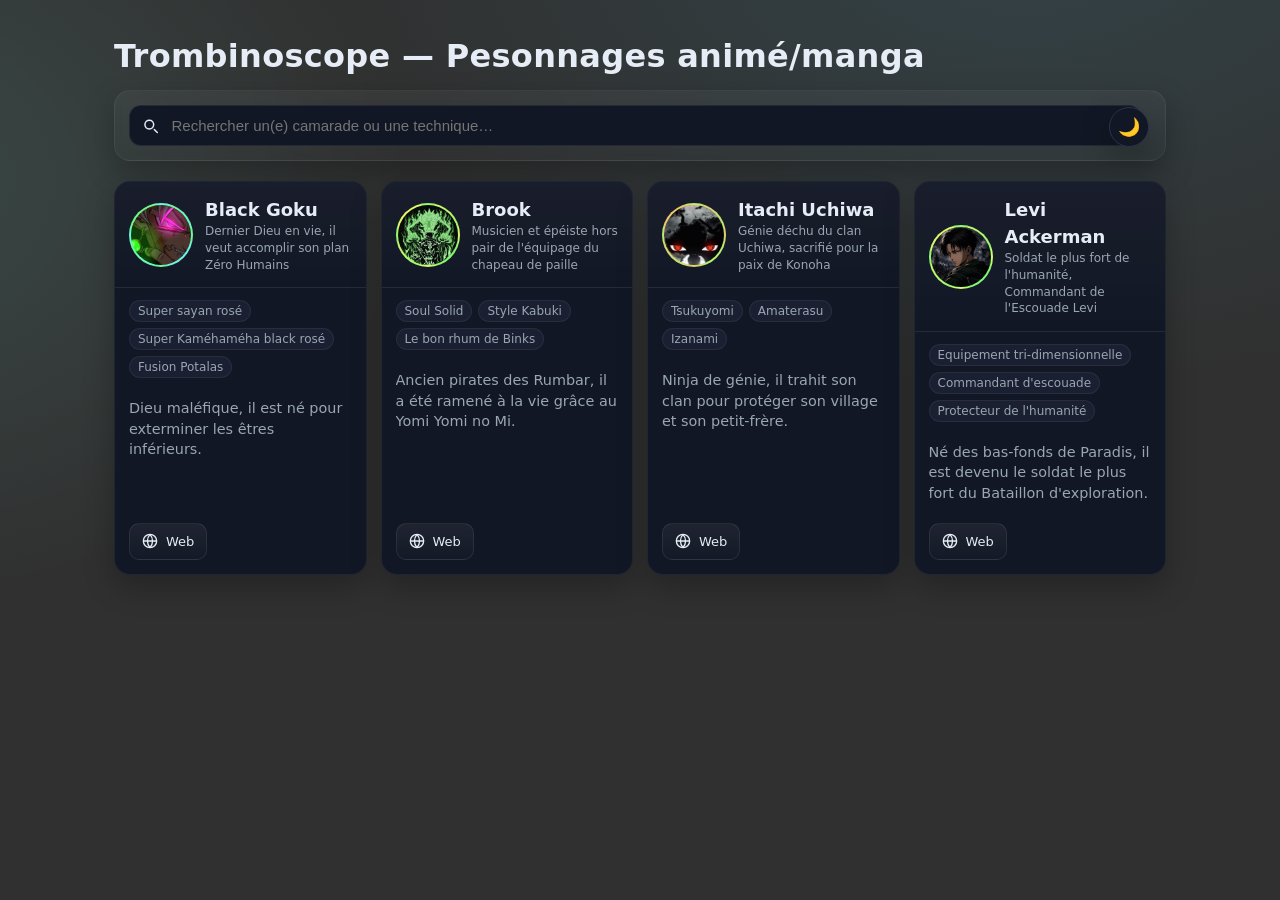
==== index.html @ 4f85f6c1 "premier envoi" ====
<!doctype html>
<html lang="fr">


<head>
  <meta charset="utf-8" />
 
  <meta name="viewport" content="width=device-width, initial-scale=1" />  <!-- Rend la page responsive : la largeur s'adapte à l'écran (mobile, tablette, PC) -->
  <title>Trombinoscope — BTS CIEL 1er année</title>
  <link rel="stylesheet" href="style.css">  <!-- Feuille de style : toutes les couleurs, tailles, mises en page -->
  <script src="script.js" defer></script> 

</head>



<body>
  
  <div class="container"><!-- Conteneur principal : centre le contenu et limite sa largeur (voir .container en CSS) -->
    <header class="hero"><!-- En-tête de la page : titre + barre de recherche + bouton thème -->
      <div class="title">Trombinoscope — Pesonnages animé/manga</div>


      <!-- Carte/panneau contenant la barre de recherche -->
      <div class="panel">
        <div class="controls">


          <label class="search" aria-label="Rechercher par nom, techno ou rôle">  <!-- Champ de recherche -->
            <svg width="18" height="18" viewBox="0 0 24 24" fill="none" aria-hidden="true"><!-- Icône loupe -->
              <path d="M21 21l-4.2-4.2" stroke="currentColor" stroke-width="2" stroke-linecap="round"/>
              <circle cx="10" cy="10" r="6" stroke="currentColor" stroke-width="2"/>
            </svg>
            <input id="q" type="search" placeholder="Rechercher un(e) camarade ou une technique…" autocomplete="off" />
          </label>


      <!-- Bouton pour basculer entre thème clair/sombre (logique dans script.js) -->
      <button id="themeToggle" aria-label="Changer de thème">🌙</button>

    </header>
    <main id="list" class="grid" aria-live="polite"></main>




    <!-- Message affiché uniquement si la recherche ne donne aucun résultat."hidden" le cache par défaut. -->
    <p id="empty" class="empty" hidden>Aucune personne ne correspond à cette recherche.</p>
  </div>
</body>
</html>
---- style.css ----
/* =========================================================
   VARIABLES DE THÈME (CSS custom properties)
   On définit ici des "variables" réutilisées partout dans le
   fichier (--bg, --text, etc.). Changer une valeur ici change
   automatiquement toute la page.

   Le sélecteur :root[data-theme="dark"] s'applique quand
   <html data-theme="dark"> est défini par script.js.
   :root:not([data-theme]) = thème sombre PAR DÉFAUT si aucun
   thème n'a encore été choisi par l'utilisateur.
   ========================================================= */
:root[data-theme="dark"], 
:root:not([data-theme]){
  --bg:#303030;         /* couleur de fond générale */
  --text:#e7edf6;       /* couleur du texte principal */
  --muted:#9aa6b2;      /* texte secondaire (rôle, bio, hint...) */
  --brand:#5dd3ff;      /* couleur principale (dégradés, badge) */
  --accent:#7cf3c6;     /* couleur secondaire (dégradés) */
  --panel:#121725;      /* fond des cartes / panneaux */
  --panel-2:#1a2031;    /* fond légèrement différent (tags) */
  --line:#2a334a;       /* couleur des bordures fines */
  --radius:16px;        /* rayon d'arrondi réutilisable (non utilisé partout) */
  --shadow:0 12px 30px rgba(0,0,0,.25); /* ombre portée des cartes/boutons */
  --ring: rgba(128,255,234,.35);        /* halo au survol/focus */
}



/* Variante "thème clair" : mêmes variables, valeurs différentes.
   S'applique quand <html data-theme="light"> (après clic sur le bouton lune/soleil) */
:root[data-theme="light"]{
  --bg:#f6f7fb; 
  --text:#0f172a; 
  --muted:#5b6676;
  --brand:#2563eb; 
  --accent:#22c55e;
  --panel:#ffffff; 
  --panel-2:#f3f5f9; 
  --line:#e5e7eb;
  --shadow:0 12px 24px rgba(0,0,0,.08);
  --ring: rgba(37,99,235,.18);
}



/* Bouton de bascule thème (icône 🌙/☀️ en haut à droite) */
#themeToggle{
  position: absolute;   /* sorti du flux normal, positionné par rapport au header */
  top: 16px;
  right: 16px;
  width: 40px;
  height: 40px;
  border-radius: 50%;   /* = cercle parfait */
  border: 1px solid var(--line);
  background: var(--panel);
  color: var(--text);
  font-size: 18px;
  cursor: pointer;
  box-shadow: var(--shadow);
  display: grid; 
  place-items: center;  /* centre l'emoji horizontalement et verticalement */
  transition: transform .2s ease; /* anime le scale au survol */
  z-index: 10000;        /* reste au-dessus du reste du contenu */
}



#themeToggle:hover{ 
  transform: scale(1.1);  /* léger zoom au survol de la souris */
}



/* Reset de base : tous les éléments incluent leur bordure/padding
   dans leur largeur déclarée (plus simple à calculer en CSS) */
* { box-sizing: border-box; }
html, body { 
  height: 100%; 
}



body {
  margin: 0;
  font: 16px/1.5 system-ui, -apple-system, Segoe UI, Roboto, Ubuntu, sans-serif;
  color: var(--text);
  /* 3 fonds superposés : deux dégradés radiaux "lumineux" (effet déco)
     + la couleur de fond unie var(--bg) en dessous */
  background:
    radial-gradient(1200px 800px at 80% -10%, rgba(76,201,240,.12), transparent 60%),
    radial-gradient(900px 700px at -10% 20%, rgba(128,255,234,.12), transparent 60%),
    var(--bg);
}



/* Conteneur central : limite la largeur du contenu et le centre sur la page */
.container { 
  max-width: 1100px; 
  margin: 0 auto; 
  padding: 24px; 
}



/* En-tête (titre + panneau de recherche + bouton thème) */
header.hero { 
  display: grid; 
  gap: 10px; 
  align-items: center; 
  margin: 8px 0 20px; 
}



/* Titre principal de la page */
.title {
  display: flex; 
  align-items: center; 
  gap: 12px;
  font-weight: 800; 
  letter-spacing: .3px; 
  font-size: clamp(22px, 3vw, 32px); /* taille fluide entre 22px et 32px selon l'écran */
}



/* Petit badge "Mini-projet" avant le titre */
.badge {
  font-size: 12px; 
  background: linear-gradient(90deg, var(--brand), var(--accent)); /* dégradé de couleur */
  color: #081018; 
  padding: 4px 10px; 
  border-radius: 999px; /* arrondi maximal = forme de pilule */
  font-weight: 700; 
  box-shadow: var(--shadow);
}



/* Panneau contenant la barre de recherche (effet "verre dépoli") */
.panel {
  background: linear-gradient(180deg, rgba(255,255,255,.04), rgba(255,255,255,0));
  border: 1px solid rgba(255,255,255,.06);
  backdrop-filter: blur(6px); /* floute ce qu'il y a derrière le panneau */
  border-radius: 16px; 
  padding: 14px; 
  box-shadow: var(--shadow);
}



/* Disposition interne du panneau : champ de recherche à gauche, hint à droite */
.controls { 
  display: grid; 
  grid-template-columns: 1fr auto; /* la recherche prend tout l'espace dispo, le hint juste ce qu'il faut */
  gap: 10px; 
  align-items: center; 
}



/* Le champ de recherche lui-même (icône + input) */
.search {
  display: flex; 
  align-items: center; 
  gap: 10px; 
  background: var(--panel);
  border-radius: 12px; 
  padding: 10px 12px; 
  border: 1px solid rgba(255,255,255,.08);
}



.search input {
  outline: none;        /* enlève le contour bleu par défaut au clic */
  border: none; 
  background: transparent; 
  color: var(--text); 
  width: 100%; 
  font-size: 15px;
}



/* Texte d'astuce "appuie sur / pour chercher" */
.hint { 
  color: var(--muted); 
  font-size: 13px; 
  text-align: right; 
}



/* ===== Grille des fiches élèves : colonnes responsives, même hauteur ===== */
.grid {
  display: grid;
  /* autant de colonnes que possible, chacune entre 240px et 1 fraction de l'espace.
     C'est ce qui permet à la grille de s'adapter automatiquement à la largeur de l'écran. */
  grid-template-columns: repeat( auto-fill, minmax(240px, 1fr) );
  gap: 14px;
  margin-top: 16px;
  align-items: stretch;   /* étire les cartes pour qu'elles aient toutes la même hauteur sur une ligne */
  grid-auto-rows: 1fr;
}




/* ===== Carte (fiche) d'un élève : colonne flex + bouton collés en bas ===== */
.card {
  position: relative; 
  overflow: hidden; 
  border-radius: 16px; 
  background: var(--panel);
  border: 1px solid rgba(255,255,255,.06); 
  box-shadow: var(--shadow);
  transition: transform .15s ease, border-color .2s ease; /* anime le hover */
  display: flex;
  flex-direction: column;  /* empile head / tags / bio / footer verticalement */
  height: 100%;             /* remplit toute la hauteur de sa cellule de grille */
}




.card:hover { 
  transform: translateY(-2px);  /* la carte "monte" légèrement au survol */
  border-color: var(--ring); 
}




/* En-tête de la carte : avatar + nom + rôle */
.card-head {
  display: flex; 
  gap: 12px; 
  align-items: center; 
  padding: 14px;
  border-bottom: 1px solid rgba(255,255,255,.06);
  background: linear-gradient(180deg, rgba(255,255,255,.03), transparent);
}




/* Avatar rond (photo si dispo, sinon initiales générées par JS) */
.avatar {
  --size: 64px; 
  flex: 0 0 var(--size);   /* taille fixe, ne grandit/rétrécit jamais */
  width: var(--size); 
  height: var(--size);
  display: grid; 
  place-items: center; 
  border-radius: 50%;
  background: linear-gradient(135deg, var(--brand), var(--accent)); /* couleur de secours si pas de photo */
  color: #001018;
  font-weight: 900; 
  letter-spacing: .5px; 
  font-size: 22px; 
  border: 2px solid rgba(255,255,255,.35);
  overflow: hidden;   /* coupe l'image en cercle au lieu d'un carré */
}




.avatar img { 
  width: 100%; 
  height: 100%; 
  object-fit: cover;   /* la photo remplit le cercle sans être déformée */
  display: block; 
}




.card h3 { 
  margin: 0; 
  font-size: 18px; 
}



/* ---------- RÔLE : limité à 4 lignes max, hauteur minimale réservée ---------- */
.role {
  font-size: 12px;
  color: var(--muted);
  line-height: 1.4;
  display: -webkit-box;          /* nécessaire pour line-clamp */
  -webkit-line-clamp: 4;         /* coupe le texte après 4 lignes (+ "...") */
  -webkit-box-orient: vertical;
  overflow: hidden;
  min-height: calc(1em * 1.4 * 2); /* réserve au moins 2 lignes de hauteur, même si le texte est court */
}



/* ---------- TAGS (technos) : zone limitée à 4 rangées visibles ---------- */
.tags {
  display: flex; 
  flex-wrap: wrap; 
  gap: 6px; 
  padding: 12px 14px;
  --row-h: 26px;
  max-height: calc(var(--row-h) * 4 + 6px);  /* coupe l'affichage au-delà de 4 rangées */
  overflow: hidden;
}



/* Une pastille de techno (ex: "JavaScript") */
.tag {
  font-size: 12px; 
  line-height: 1;
  padding: 4px 8px; 
  border-radius: 999px;
  background: var(--panel-2); 
  border: 1px solid rgba(255,255,255,.06);
  color: var(--muted);
}




/* ---------- BIO : occupe l'espace restant, limitée à 4 lignes ---------- */
.bio {
  font-size: 0.9rem;
  color: var(--muted);
  margin: 8px 14px;
  line-height: 1.4;
  flex-grow: 1;   /* pousse le footer vers le bas même si la bio est courte */
  display: -webkit-box;
  -webkit-line-clamp: 4;
  -webkit-box-orient: vertical;
  overflow: hidden;
}



/* Pied de carte : toujours collé en bas grâce à margin-top: auto */
.card-footer {
  margin-top: auto;
  display: flex;
  flex-direction: column;
  gap: 8px;
  padding: 12px 14px 14px;
}



/* Une rangée de boutons (ex: Email + GitHub, puis Web + Clicker) */
.btn-row { 
  display: flex; 
  flex-wrap: wrap; 
  gap: 8px; 
}



.btn-row.space-between { 
  justify-content: space-between;  /* étale les boutons aux extrémités de la rangée */
}


.btn-row.center { 
  justify-content: center;  /* (classe définie mais non utilisée actuellement dans le HTML/JS) */
}


/* Style commun à tous les boutons (Email, GitHub, Web, Clicker) */
.btn{
  display: inline-flex;
  align-items: center;
  gap: 8px;
  padding: 8px 12px;
  font-size: 13px;
  border-radius: 10px;
  text-decoration: none;     /* enlève le souligné des liens <a> */
  border: 1px solid rgba(255,255,255,.08);
  background: linear-gradient(180deg, rgba(255,255,255,.06), rgba(255,255,255,.01));
  color: var(--text);
  flex-shrink: 0;             /* le bouton ne se compresse pas si la place manque */
  white-space: nowrap;        /* le texte du bouton ne passe jamais à la ligne */
}



.btn:hover { 
  outline: 2px solid var(--ring);  /* halo coloré au survol */
}



/* Message "Aucune personne ne correspond à cette recherche." */
.empty { 
  text-align: center; 
  color: var(--muted); 
  padding: 22px; 
}



/* Pied de page global de la page */
footer { 
  margin: 28px 0 10px; 
  color: var(--muted); 
  font-size: 12px; 
  text-align: center; 
}



/* Style "touche de clavier" utilisé pour afficher / et JavaScript dans le texte */
.kbd { 
  font-family: ui-monospace, SFMono-Regular, Menlo, monospace; 
  background: var(--panel-2); 
  border: 1px solid rgba(255,255,255,.08); 
  padding: 2px 6px; 
  border-radius: 6px; 
}
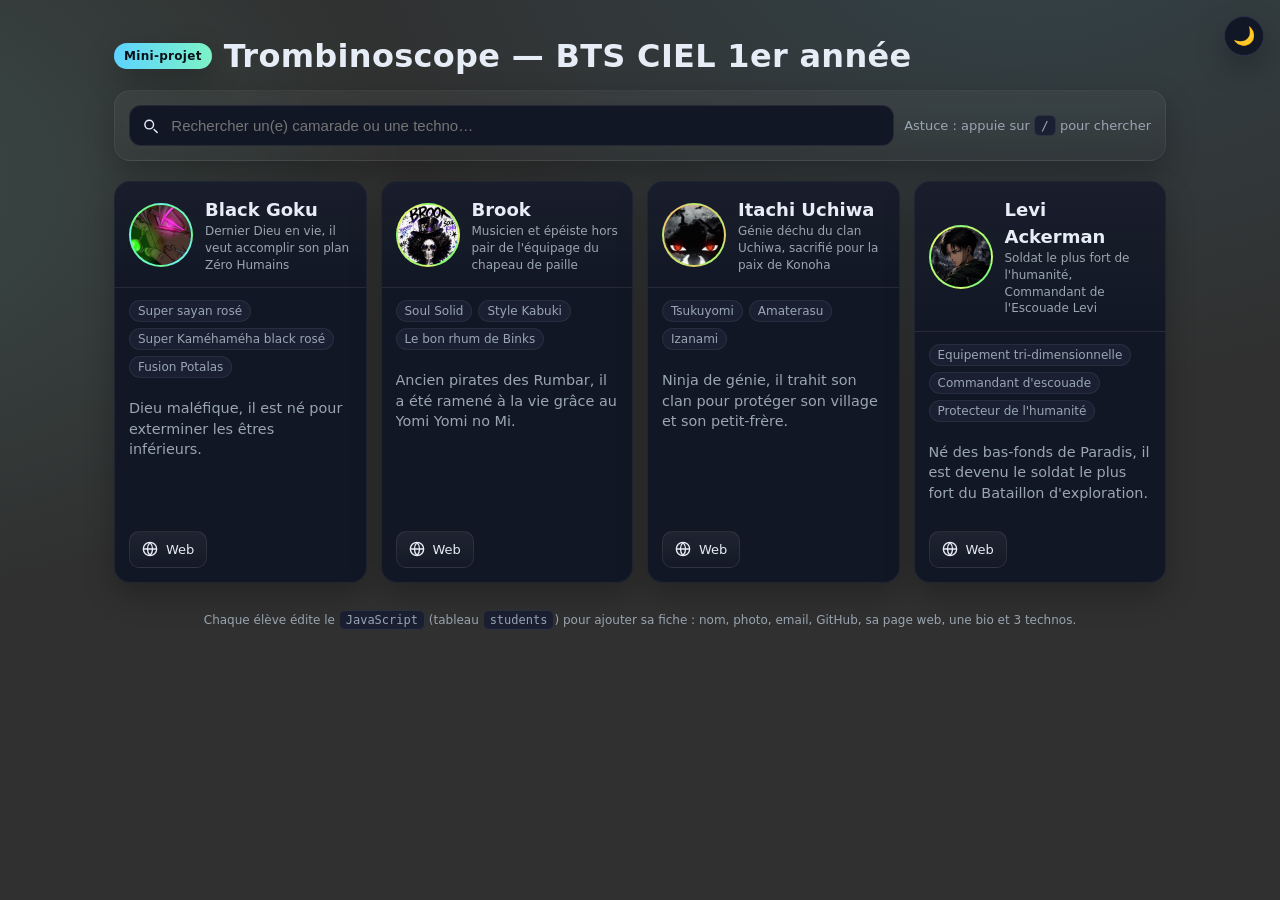
==== commit 1ccf508e: "correction" ====
--- a/index.html
+++ b/index.html
@@ -1,51 +1,73 @@
 <!doctype html>
 <html lang="fr">
 
-
 <head>
   <meta charset="utf-8" />
- 
-  <meta name="viewport" content="width=device-width, initial-scale=1" />  <!-- Rend la page responsive : la largeur s'adapte à l'écran (mobile, tablette, PC) -->
+  <!-- Rend la page responsive : la largeur s'adapte à l'écran (mobile, tablette, PC) -->
+  <meta name="viewport" content="width=device-width, initial-scale=1" />
   <title>Trombinoscope — BTS CIEL 1er année</title>
-  <link rel="stylesheet" href="style.css">  <!-- Feuille de style : toutes les couleurs, tailles, mises en page -->
-  <script src="script.js" defer></script> 
-
+  <!-- Description utilisée par les moteurs de recherche / aperçus de liens -->
+  <meta name="description" content="Mini-projet Git/GitHub : Trombinoscope de la classe. Chaque élève complète ses infos dans le JavaScript." />
+  <!-- Feuille de style : toutes les couleurs, tailles, mises en page -->
+  <link rel="stylesheet" href="style.css">
+  <!-- "defer" = le script ne s'exécute qu'une fois tout le HTML chargé,
+       ce qui évite de chercher des éléments (ex: #list) qui n'existent pas encore -->
+  <script src="script.js" defer></script>
 </head>
 
+<body>
+  <!-- Conteneur principal : centre le contenu et limite sa largeur (voir .container en CSS) -->
+  <div class="container">
 
+    <!-- En-tête de la page : titre + barre de recherche + bouton thème -->
+    <header class="hero">
 
-<body>
-  
-  <div class="container"><!-- Conteneur principal : centre le contenu et limite sa largeur (voir .container en CSS) -->
-    <header class="hero"><!-- En-tête de la page : titre + barre de recherche + bouton thème -->
-      <div class="title">Trombinoscope — Pesonnages animé/manga</div>
-
+      <!-- Titre de la page avec un petit badge "Mini-projet" devant -->
+      <div class="title"><span class="badge">Mini-projet</span> Trombinoscope — BTS CIEL 1er année</div>
 
       <!-- Carte/panneau contenant la barre de recherche -->
       <div class="panel">
         <div class="controls">
 
-
-          <label class="search" aria-label="Rechercher par nom, techno ou rôle">  <!-- Champ de recherche -->
-            <svg width="18" height="18" viewBox="0 0 24 24" fill="none" aria-hidden="true"><!-- Icône loupe -->
+          <!-- Champ de recherche : filtre les fiches en direct (voir script.js -> filter()) -->
+          <label class="search" aria-label="Rechercher par nom, techno ou rôle">
+            <!-- Icône loupe en SVG (image vectorielle dessinée directement en HTML) -->
+            <svg width="18" height="18" viewBox="0 0 24 24" fill="none" aria-hidden="true">
               <path d="M21 21l-4.2-4.2" stroke="currentColor" stroke-width="2" stroke-linecap="round"/>
               <circle cx="10" cy="10" r="6" stroke="currentColor" stroke-width="2"/>
             </svg>
-            <input id="q" type="search" placeholder="Rechercher un(e) camarade ou une technique…" autocomplete="off" />
+            <!-- type="search" : type d'input dédié à la recherche.
+                 L'id="q" est utilisé par script.js pour récupérer ce qui est tapé. -->
+            <input id="q" type="search" placeholder="Rechercher un(e) camarade ou une techno…" autocomplete="off" />
           </label>
 
+          <!-- Petit texte d'astuce affiché à droite de la recherche -->
+          <div class="hint">Astuce : appuie sur <span class="kbd">/</span> pour chercher</div>
+        </div>
+      </div>
 
-      <!-- Bouton pour basculer entre thème clair/sombre (logique dans script.js) -->
+      <!-- Bouton rond en haut à droite pour basculer entre thème clair/sombre (logique dans script.js) -->
       <button id="themeToggle" aria-label="Changer de thème">🌙</button>
 
     </header>
+
+    <!-- Zone où le JavaScript va injecter dynamiquement une "card" (fiche) par élève.
+         Elle est vide au départ : tout est généré par script.js (fonction render()).
+         aria-live="polite" annonce aux lecteurs d'écran que le contenu change (utile pendant la recherche). -->
     <main id="list" class="grid" aria-live="polite"></main>
 
+    <!-- Message affiché uniquement si la recherche ne donne aucun résultat.
+         "hidden" le cache par défaut ; script.js retire/ajoute cet attribut selon le nombre de résultats. -->
+    <p id="empty" class="empty" hidden>Aucune personne ne correspond à cette recherche.</p>
+
+    <!-- Pied de page : rappel de la consigne du mini-projet -->
+    <footer>
+      <p>
+        Chaque élève édite le <span class="kbd">JavaScript</span> (tableau <span class="kbd">students</span>) pour ajouter sa fiche : nom, photo, email, GitHub, sa page web, une bio et 3 technos.
+      </p>
+    </footer>
+  </div>
+</body>
 
 
-
-    <!-- Message affiché uniquement si la recherche ne donne aucun résultat."hidden" le cache par défaut. -->
-    <p id="empty" class="empty" hidden>Aucune personne ne correspond à cette recherche.</p>
-  </div>
-</body>
 </html>
--- a/style.css
+++ b/style.css
@@ -24,8 +24,6 @@
   --ring: rgba(128,255,234,.35);        /* halo au survol/focus */
 }
 
-
-
 /* Variante "thème clair" : mêmes variables, valeurs différentes.
    S'applique quand <html data-theme="light"> (après clic sur le bouton lune/soleil) */
 :root[data-theme="light"]{
@@ -40,8 +38,6 @@
   --shadow:0 12px 24px rgba(0,0,0,.08);
   --ring: rgba(37,99,235,.18);
 }
-
-
 
 /* Bouton de bascule thème (icône 🌙/☀️ en haut à droite) */
 #themeToggle{
@@ -62,14 +58,9 @@
   transition: transform .2s ease; /* anime le scale au survol */
   z-index: 10000;        /* reste au-dessus du reste du contenu */
 }
-
-
-
 #themeToggle:hover{ 
   transform: scale(1.1);  /* léger zoom au survol de la souris */
 }
-
-
 
 /* Reset de base : tous les éléments incluent leur bordure/padding
    dans leur largeur déclarée (plus simple à calculer en CSS) */
@@ -77,8 +68,6 @@
 html, body { 
   height: 100%; 
 }
-
-
 
 body {
   margin: 0;
@@ -92,8 +81,6 @@
     var(--bg);
 }
 
-
-
 /* Conteneur central : limite la largeur du contenu et le centre sur la page */
 .container { 
   max-width: 1100px; 
@@ -101,8 +88,6 @@
   padding: 24px; 
 }
 
-
-
 /* En-tête (titre + panneau de recherche + bouton thème) */
 header.hero { 
   display: grid; 
@@ -111,8 +96,6 @@
   margin: 8px 0 20px; 
 }
 
-
-
 /* Titre principal de la page */
 .title {
   display: flex; 
@@ -122,8 +105,6 @@
   letter-spacing: .3px; 
   font-size: clamp(22px, 3vw, 32px); /* taille fluide entre 22px et 32px selon l'écran */
 }
-
-
 
 /* Petit badge "Mini-projet" avant le titre */
 .badge {
@@ -136,8 +117,6 @@
   box-shadow: var(--shadow);
 }
 
-
-
 /* Panneau contenant la barre de recherche (effet "verre dépoli") */
 .panel {
   background: linear-gradient(180deg, rgba(255,255,255,.04), rgba(255,255,255,0));
@@ -148,8 +127,6 @@
   box-shadow: var(--shadow);
 }
 
-
-
 /* Disposition interne du panneau : champ de recherche à gauche, hint à droite */
 .controls { 
   display: grid; 
@@ -158,8 +135,6 @@
   align-items: center; 
 }
 
-
-
 /* Le champ de recherche lui-même (icône + input) */
 .search {
   display: flex; 
@@ -170,8 +145,6 @@
   padding: 10px 12px; 
   border: 1px solid rgba(255,255,255,.08);
 }
-
-
 
 .search input {
   outline: none;        /* enlève le contour bleu par défaut au clic */
@@ -182,16 +155,12 @@
   font-size: 15px;
 }
 
-
-
 /* Texte d'astuce "appuie sur / pour chercher" */
 .hint { 
   color: var(--muted); 
   font-size: 13px; 
   text-align: right; 
 }
-
-
 
 /* ===== Grille des fiches élèves : colonnes responsives, même hauteur ===== */
 .grid {
@@ -204,9 +173,6 @@
   align-items: stretch;   /* étire les cartes pour qu'elles aient toutes la même hauteur sur une ligne */
   grid-auto-rows: 1fr;
 }
-
-
-
 
 /* ===== Carte (fiche) d'un élève : colonne flex + bouton collés en bas ===== */
 .card {
@@ -222,17 +188,11 @@
   height: 100%;             /* remplit toute la hauteur de sa cellule de grille */
 }
 
-
-
-
 .card:hover { 
   transform: translateY(-2px);  /* la carte "monte" légèrement au survol */
   border-color: var(--ring); 
 }
 
-
-
-
 /* En-tête de la carte : avatar + nom + rôle */
 .card-head {
   display: flex; 
@@ -242,9 +202,6 @@
   border-bottom: 1px solid rgba(255,255,255,.06);
   background: linear-gradient(180deg, rgba(255,255,255,.03), transparent);
 }
-
-
-
 
 /* Avatar rond (photo si dispo, sinon initiales générées par JS) */
 .avatar {
@@ -264,9 +221,6 @@
   overflow: hidden;   /* coupe l'image en cercle au lieu d'un carré */
 }
 
-
-
-
 .avatar img { 
   width: 100%; 
   height: 100%; 
@@ -274,15 +228,10 @@
   display: block; 
 }
 
-
-
-
 .card h3 { 
   margin: 0; 
   font-size: 18px; 
 }
-
-
 
 /* ---------- RÔLE : limité à 4 lignes max, hauteur minimale réservée ---------- */
 .role {
@@ -296,8 +245,6 @@
   min-height: calc(1em * 1.4 * 2); /* réserve au moins 2 lignes de hauteur, même si le texte est court */
 }
 
-
-
 /* ---------- TAGS (technos) : zone limitée à 4 rangées visibles ---------- */
 .tags {
   display: flex; 
@@ -308,8 +255,6 @@
   max-height: calc(var(--row-h) * 4 + 6px);  /* coupe l'affichage au-delà de 4 rangées */
   overflow: hidden;
 }
-
-
 
 /* Une pastille de techno (ex: "JavaScript") */
 .tag {
@@ -321,9 +266,6 @@
   border: 1px solid rgba(255,255,255,.06);
   color: var(--muted);
 }
-
-
-
 
 /* ---------- BIO : occupe l'espace restant, limitée à 4 lignes ---------- */
 .bio {
@@ -338,8 +280,6 @@
   overflow: hidden;
 }
 
-
-
 /* Pied de carte : toujours collé en bas grâce à margin-top: auto */
 .card-footer {
   margin-top: auto;
@@ -349,8 +289,6 @@
   padding: 12px 14px 14px;
 }
 
-
-
 /* Une rangée de boutons (ex: Email + GitHub, puis Web + Clicker) */
 .btn-row { 
   display: flex; 
@@ -358,17 +296,13 @@
   gap: 8px; 
 }
 
-
-
 .btn-row.space-between { 
   justify-content: space-between;  /* étale les boutons aux extrémités de la rangée */
 }
 
-
 .btn-row.center { 
   justify-content: center;  /* (classe définie mais non utilisée actuellement dans le HTML/JS) */
 }
-
 
 /* Style commun à tous les boutons (Email, GitHub, Web, Clicker) */
 .btn{
@@ -386,13 +320,9 @@
   white-space: nowrap;        /* le texte du bouton ne passe jamais à la ligne */
 }
 
-
-
 .btn:hover { 
   outline: 2px solid var(--ring);  /* halo coloré au survol */
 }
-
-
 
 /* Message "Aucune personne ne correspond à cette recherche." */
 .empty { 
@@ -400,8 +330,6 @@
   color: var(--muted); 
   padding: 22px; 
 }
-
-
 
 /* Pied de page global de la page */
 footer { 
@@ -410,8 +338,6 @@
   font-size: 12px; 
   text-align: center; 
 }
-
-
 
 /* Style "touche de clavier" utilisé pour afficher / et JavaScript dans le texte */
 .kbd { 
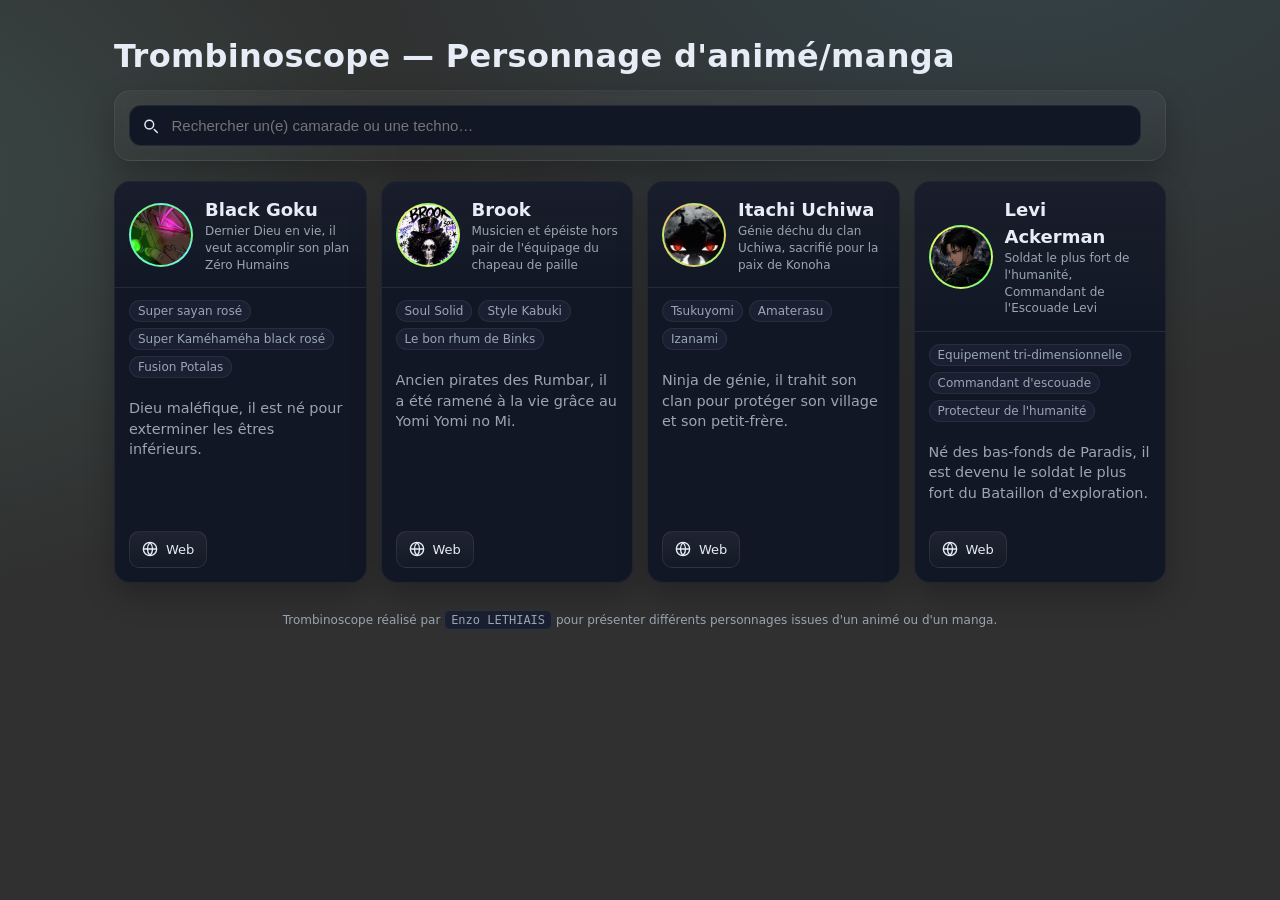
==== commit 01f9ac95: "lien présentation black goku incorporé" ====
--- a/index.html
+++ b/index.html
@@ -1,69 +1,44 @@
 <!doctype html>
 <html lang="fr">
 
+
+
 <head>
   <meta charset="utf-8" />
-  <!-- Rend la page responsive : la largeur s'adapte à l'écran (mobile, tablette, PC) -->
-  <meta name="viewport" content="width=device-width, initial-scale=1" />
-  <title>Trombinoscope — BTS CIEL 1er année</title>
-  <!-- Description utilisée par les moteurs de recherche / aperçus de liens -->
+  <meta name="viewport" content="width=device-width, initial-scale=1" />  <!-- Rend la page responsive : la largeur s'adapte à l'écran (mobile, tablette, PC) -->
+  <title>Trombinoscope — Personnage d'anmé/manga</title>
   <meta name="description" content="Mini-projet Git/GitHub : Trombinoscope de la classe. Chaque élève complète ses infos dans le JavaScript." />
-  <!-- Feuille de style : toutes les couleurs, tailles, mises en page -->
   <link rel="stylesheet" href="style.css">
-  <!-- "defer" = le script ne s'exécute qu'une fois tout le HTML chargé,
-       ce qui évite de chercher des éléments (ex: #list) qui n'existent pas encore -->
   <script src="script.js" defer></script>
 </head>
 
+
 <body>
-  <!-- Conteneur principal : centre le contenu et limite sa largeur (voir .container en CSS) -->
   <div class="container">
-
-    <!-- En-tête de la page : titre + barre de recherche + bouton thème -->
     <header class="hero">
-
-      <!-- Titre de la page avec un petit badge "Mini-projet" devant -->
-      <div class="title"><span class="badge">Mini-projet</span> Trombinoscope — BTS CIEL 1er année</div>
-
+      <div class="title"> Trombinoscope — Personnage d'animé/manga</div>
       <!-- Carte/panneau contenant la barre de recherche -->
       <div class="panel">
         <div class="controls">
-
-          <!-- Champ de recherche : filtre les fiches en direct (voir script.js -> filter()) -->
-          <label class="search" aria-label="Rechercher par nom, techno ou rôle">
-            <!-- Icône loupe en SVG (image vectorielle dessinée directement en HTML) -->
+          <label class="search" aria-label="Rechercher par nom, techno ou rôle"> <!-- Champ de recherche : filtre les fiches en direct (voir script.js -> filter()) -->
             <svg width="18" height="18" viewBox="0 0 24 24" fill="none" aria-hidden="true">
               <path d="M21 21l-4.2-4.2" stroke="currentColor" stroke-width="2" stroke-linecap="round"/>
               <circle cx="10" cy="10" r="6" stroke="currentColor" stroke-width="2"/>
             </svg>
-            <!-- type="search" : type d'input dédié à la recherche.
-                 L'id="q" est utilisé par script.js pour récupérer ce qui est tapé. -->
             <input id="q" type="search" placeholder="Rechercher un(e) camarade ou une techno…" autocomplete="off" />
           </label>
-
-          <!-- Petit texte d'astuce affiché à droite de la recherche -->
-          <div class="hint">Astuce : appuie sur <span class="kbd">/</span> pour chercher</div>
         </div>
       </div>
 
-      <!-- Bouton rond en haut à droite pour basculer entre thème clair/sombre (logique dans script.js) -->
-      <button id="themeToggle" aria-label="Changer de thème">🌙</button>
 
     </header>
-
-    <!-- Zone où le JavaScript va injecter dynamiquement une "card" (fiche) par élève.
-         Elle est vide au départ : tout est généré par script.js (fonction render()).
-         aria-live="polite" annonce aux lecteurs d'écran que le contenu change (utile pendant la recherche). -->
     <main id="list" class="grid" aria-live="polite"></main>
-
     <!-- Message affiché uniquement si la recherche ne donne aucun résultat.
          "hidden" le cache par défaut ; script.js retire/ajoute cet attribut selon le nombre de résultats. -->
     <p id="empty" class="empty" hidden>Aucune personne ne correspond à cette recherche.</p>
-
-    <!-- Pied de page : rappel de la consigne du mini-projet -->
     <footer>
       <p>
-        Chaque élève édite le <span class="kbd">JavaScript</span> (tableau <span class="kbd">students</span>) pour ajouter sa fiche : nom, photo, email, GitHub, sa page web, une bio et 3 technos.
+        Trombinoscope réalisé par  <span class="kbd">Enzo LETHIAIS</span> pour présenter différents personnages issues d'un animé ou d'un manga.
       </p>
     </footer>
   </div>
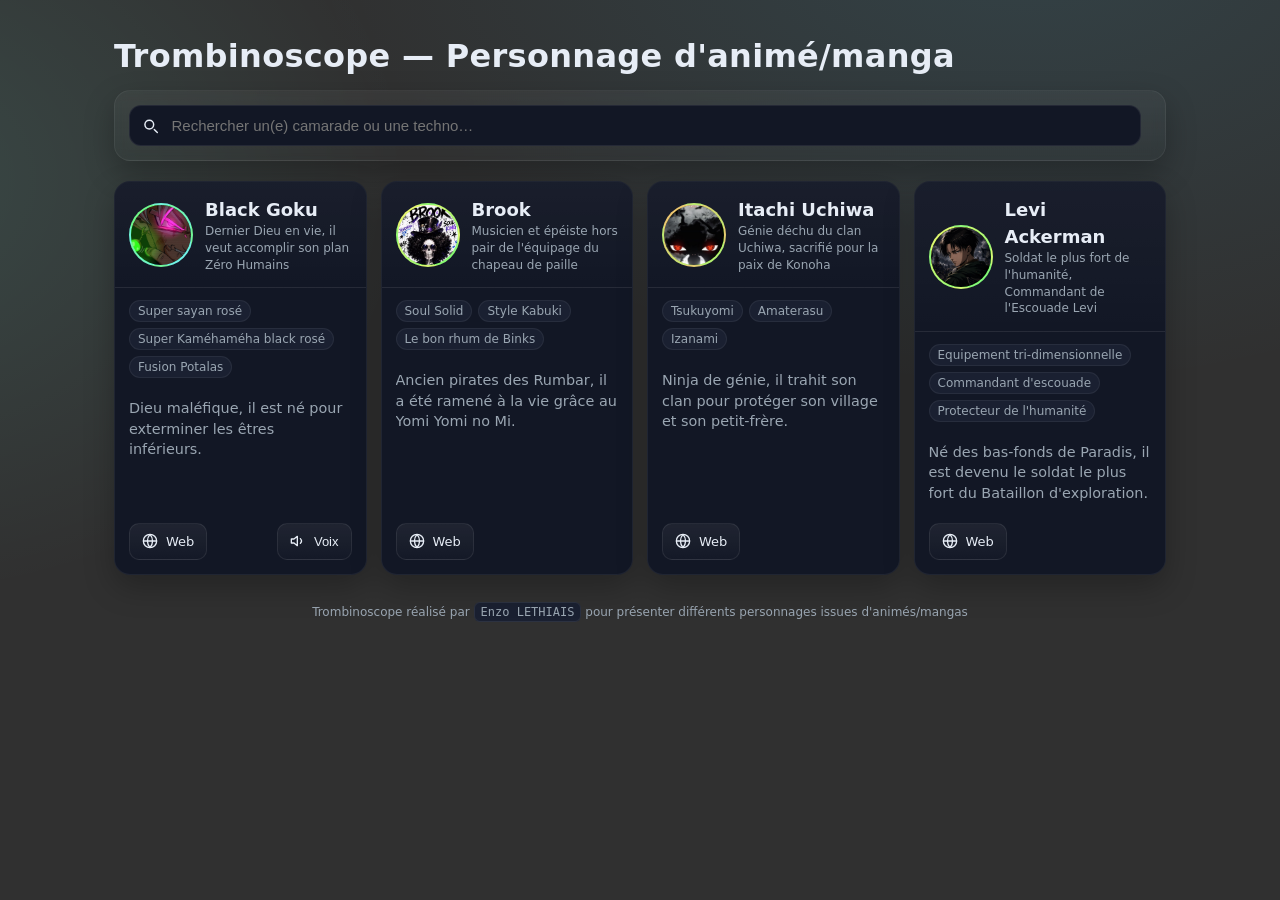
==== commit 025194fd: "vnuvbiusvbisdnbishbvikcbowilkbvwifbswoiflh" ====
--- a/index.html
+++ b/index.html
@@ -38,7 +38,7 @@
     <p id="empty" class="empty" hidden>Aucune personne ne correspond à cette recherche.</p>
     <footer>
       <p>
-        Trombinoscope réalisé par  <span class="kbd">Enzo LETHIAIS</span> pour présenter différents personnages issues d'un animé ou d'un manga.
+        Trombinoscope réalisé par  <span class="kbd">Enzo LETHIAIS</span> pour présenter différents personnages issues d'animés/mangas
       </p>
     </footer>
   </div>
--- a/style.css
+++ b/style.css
@@ -106,16 +106,6 @@
   font-size: clamp(22px, 3vw, 32px); /* taille fluide entre 22px et 32px selon l'écran */
 }
 
-/* Petit badge "Mini-projet" avant le titre */
-.badge {
-  font-size: 12px; 
-  background: linear-gradient(90deg, var(--brand), var(--accent)); /* dégradé de couleur */
-  color: #081018; 
-  padding: 4px 10px; 
-  border-radius: 999px; /* arrondi maximal = forme de pilule */
-  font-weight: 700; 
-  box-shadow: var(--shadow);
-}
 
 /* Panneau contenant la barre de recherche (effet "verre dépoli") */
 .panel {
@@ -155,12 +145,6 @@
   font-size: 15px;
 }
 
-/* Texte d'astuce "appuie sur / pour chercher" */
-.hint { 
-  color: var(--muted); 
-  font-size: 13px; 
-  text-align: right; 
-}
 
 /* ===== Grille des fiches élèves : colonnes responsives, même hauteur ===== */
 .grid {
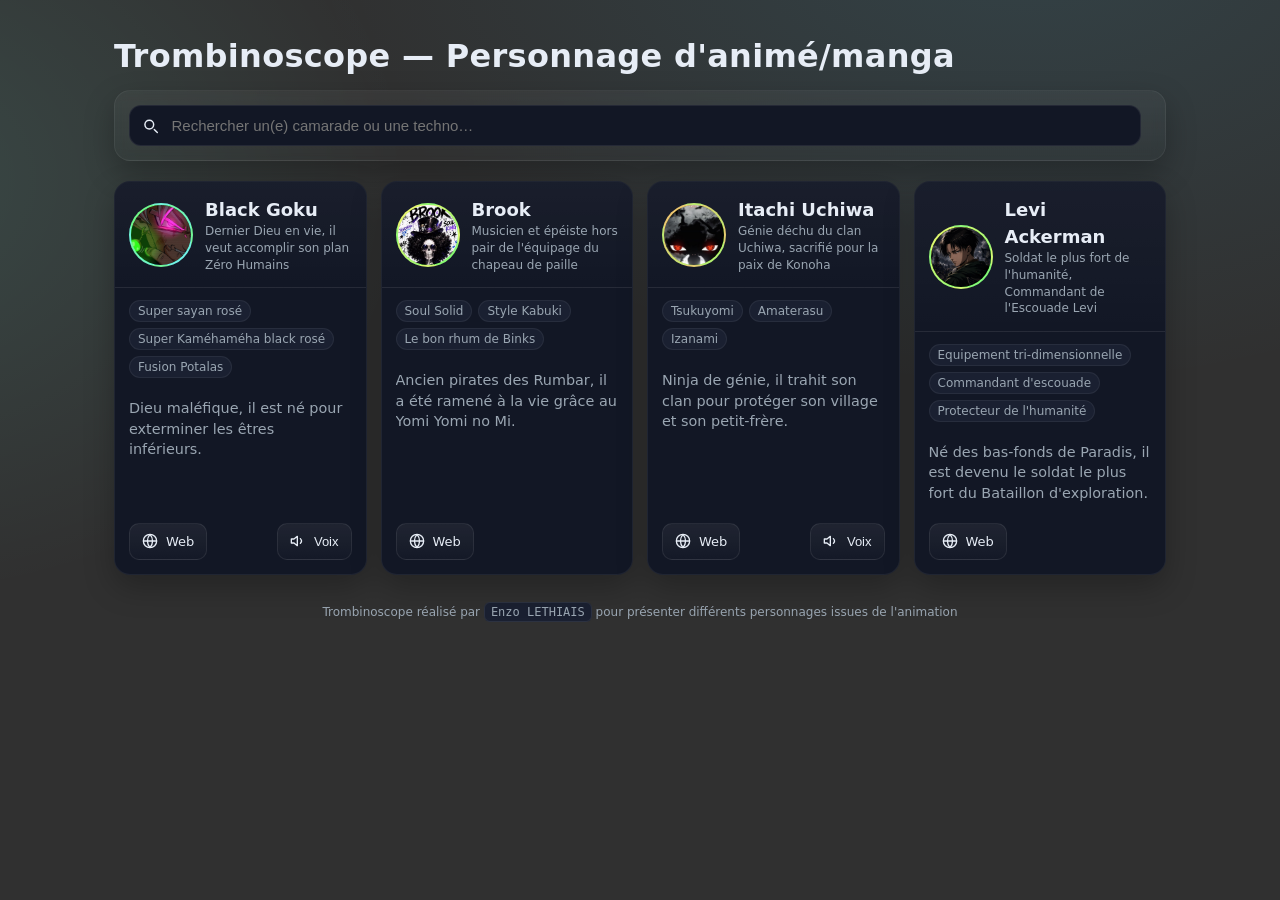
==== commit 74e093e5: "ugugbsdigbi_" ====
--- a/index.html
+++ b/index.html
@@ -38,7 +38,7 @@
     <p id="empty" class="empty" hidden>Aucune personne ne correspond à cette recherche.</p>
     <footer>
       <p>
-        Trombinoscope réalisé par  <span class="kbd">Enzo LETHIAIS</span> pour présenter différents personnages issues d'animés/mangas
+        Trombinoscope réalisé par  <span class="kbd">Enzo LETHIAIS</span> pour présenter différents personnages issues de l'animation
       </p>
     </footer>
   </div>
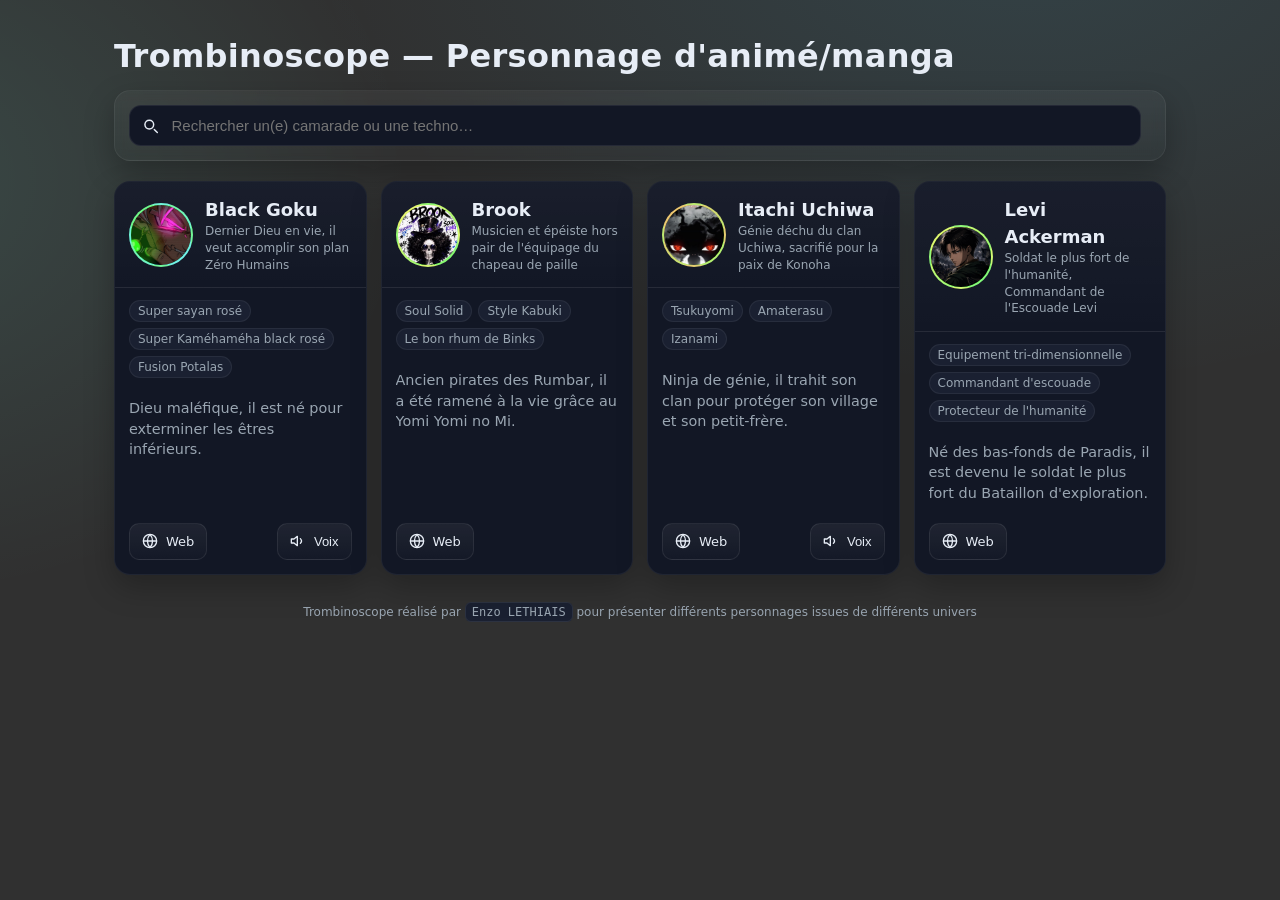
==== commit 12f8f03b: "u_" ====
--- a/index.html
+++ b/index.html
@@ -38,8 +38,7 @@
     <p id="empty" class="empty" hidden>Aucune personne ne correspond à cette recherche.</p>
     <footer>
       <p>
-        Trombinoscope réalisé par  <span class="kbd">Enzo LETHIAIS</span> pour présenter différents personnages issues de l'animation
-      </p>
+        Trombinoscope réalisé par  <span class="kbd">Enzo LETHIAIS</span> pour présenter différents personnages issues de différents univers
     </footer>
   </div>
 </body>
